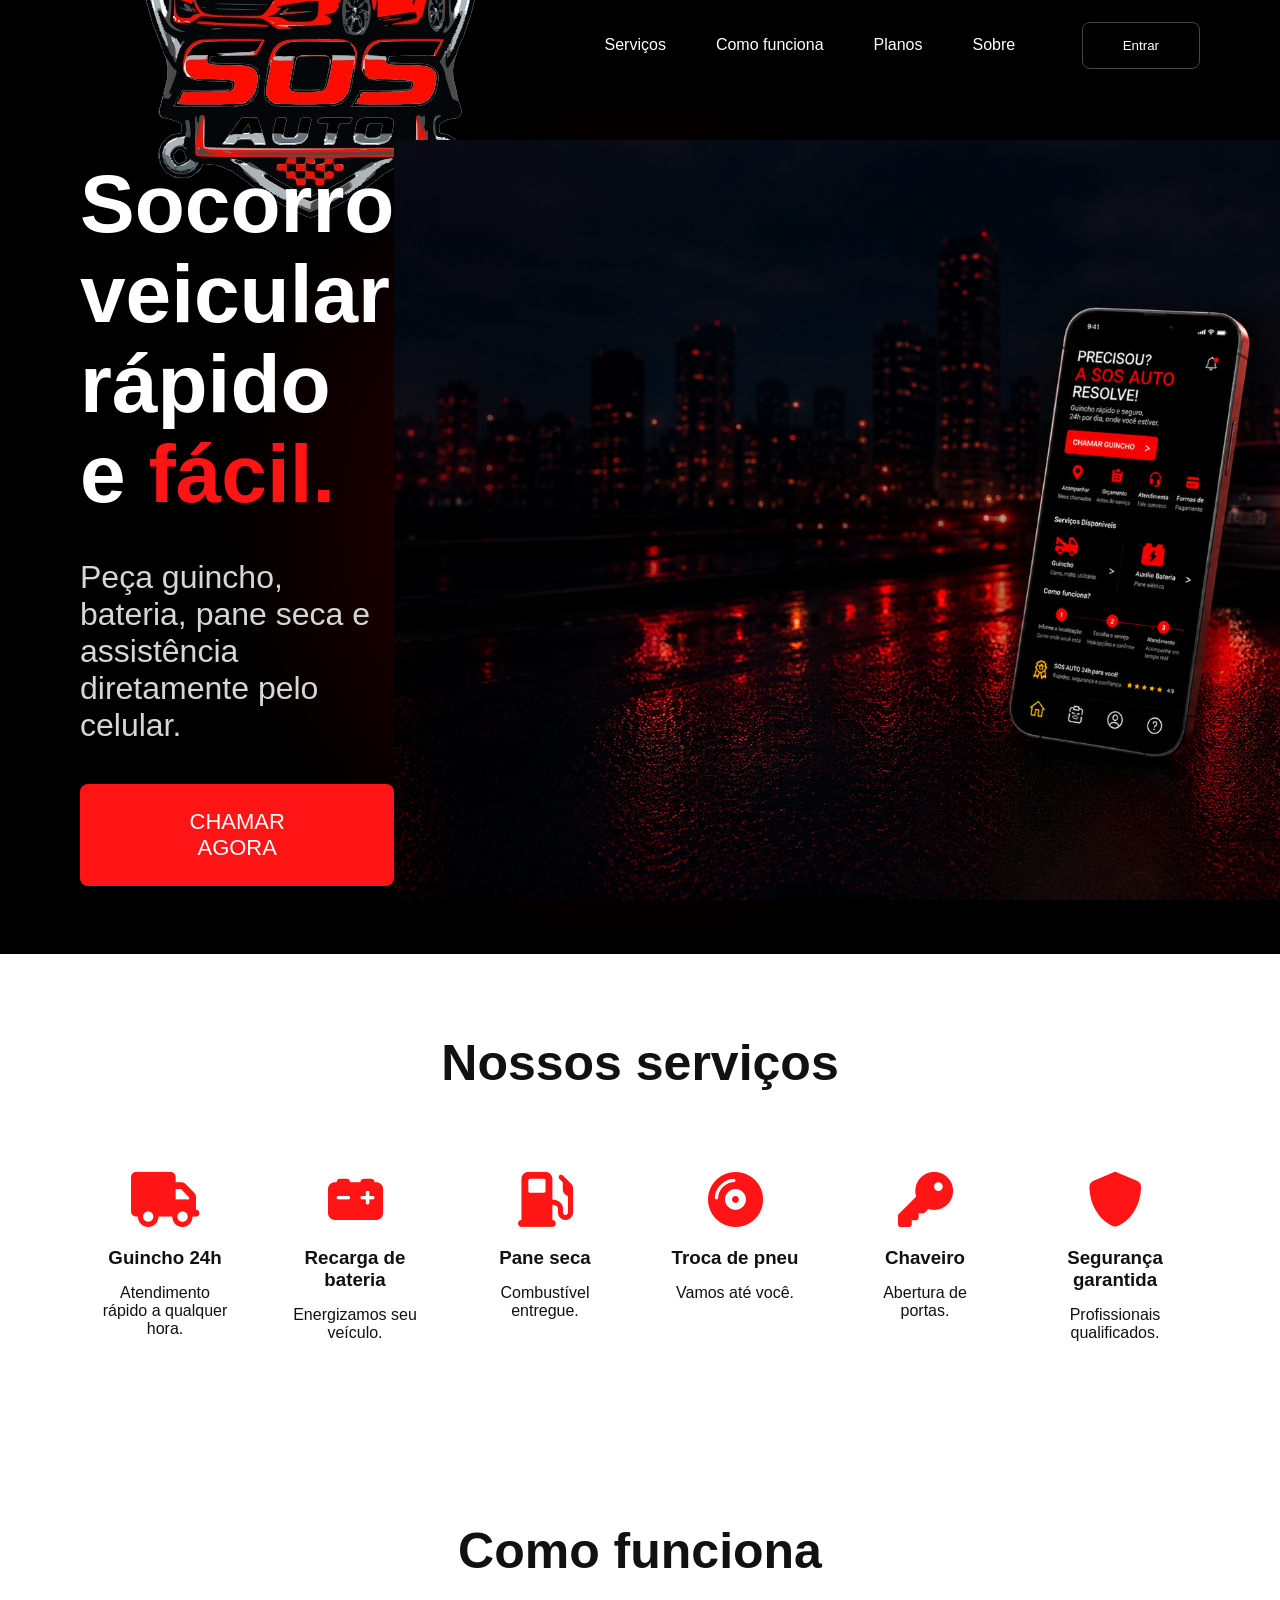
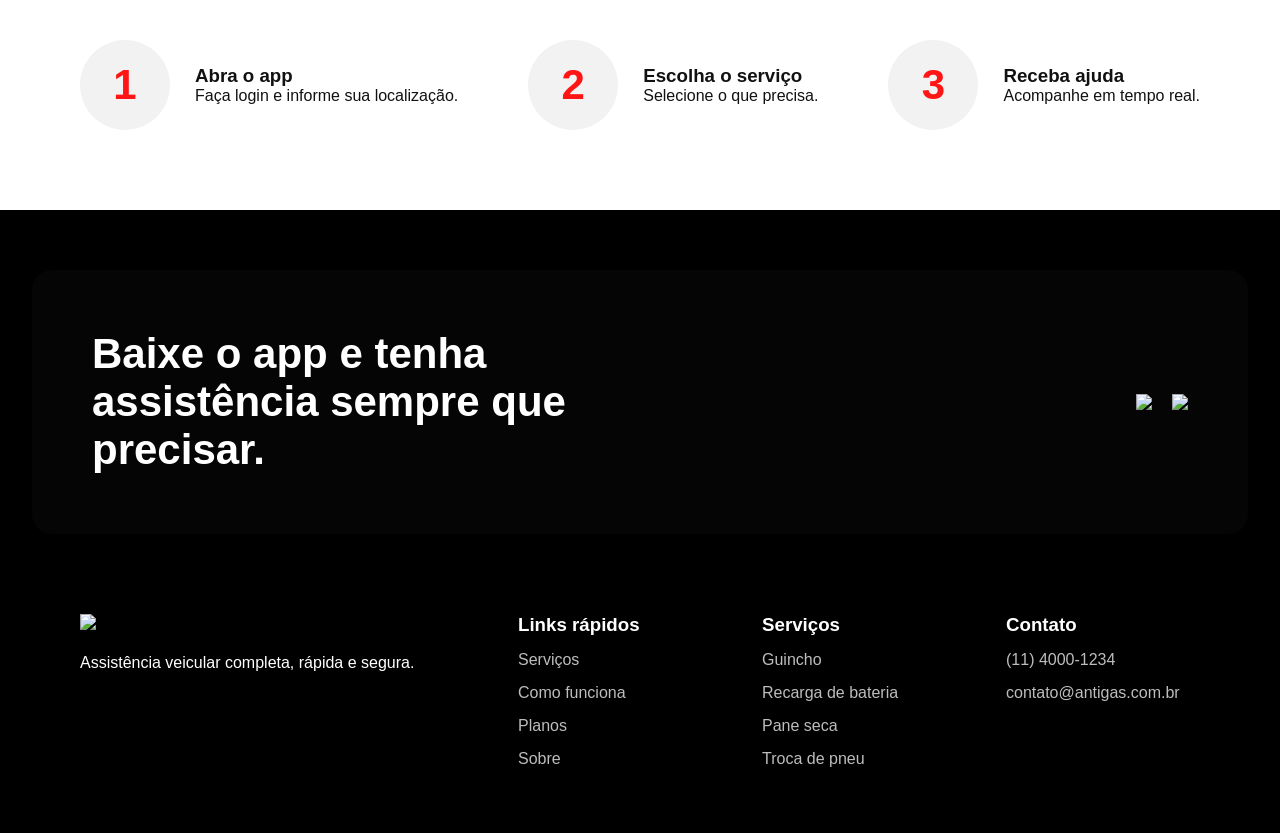
==== index.html @ d39e18e1 "alterações no dashboard e tela de login" ====
<!DOCTYPE html>
<html lang="pt-BR">
<head>
<meta charset="UTF-8">
<meta name="viewport" content="width=device-width, initial-scale=1.0">
<title>Antigas Assistência</title>
<link rel="stylesheet" href="style.css">

<link rel="stylesheet"
href="https://cdnjs.cloudflare.com/ajax/libs/font-awesome/6.5.1/css/all.min.css">
</head>
<body>

<header>
    <div class="logo">
        <img src="ProjetoAlan/src/img/1000274377_2__Traced_-removebg-preview.png" alt="Logo">
    </div>

    <nav>
        <a href="#">Serviços</a>
        <a href="#">Como funciona</a>
        <a href="#">Planos</a>
        <a href="#">Sobre</a>
    </nav>

    <button class="entrar">Entrar</button>
</header>

<section class="hero">

    <div class="hero-text">
        <h1>
            Socorro veicular<br>
            rápido e <span>fácil.</span>
        </h1>

        <p>
            Peça guincho, bateria, pane seca e assistência
            diretamente pelo celular.
        </p>

        <button>CHAMAR AGORA</button>
    </div>

    <div class="hero-img">
        <img src="ProjetoAlan/src/img/celular2.png">
    </div>

</section>

<section class="servicos">

    <h2>Nossos serviços</h2>

    <div class="cards">

        <div class="card">
            <i class="fa-solid fa-truck"></i>
            <h3>Guincho 24h</h3>
            <p>Atendimento rápido a qualquer hora.</p>
        </div>

        <div class="card">
            <i class="fa-solid fa-car-battery"></i>
            <h3>Recarga de bateria</h3>
            <p>Energizamos seu veículo.</p>
        </div>

        <div class="card">
            <i class="fa-solid fa-gas-pump"></i>
            <h3>Pane seca</h3>
            <p>Combustível entregue.</p>
        </div>

        <div class="card">
            <i class="fa-solid fa-compact-disc"></i>
            <h3>Troca de pneu</h3>
            <p>Vamos até você.</p>
        </div>

        <div class="card">
            <i class="fa-solid fa-key"></i>
            <h3>Chaveiro</h3>
            <p>Abertura de portas.</p>
        </div>

        <div class="card">
            <i class="fa-solid fa-shield"></i>
            <h3>Segurança garantida</h3>
            <p>Profissionais qualificados.</p>
        </div>

    </div>

</section>

<section class="funciona">

    <h2>Como funciona</h2>

    <div class="passos">

        <div class="passo">
            <span>1</span>
            <div>
                <h3>Abra o app</h3>
                <p>Faça login e informe sua localização.</p>
            </div>
        </div>

        <div class="passo">
            <span>2</span>
            <div>
                <h3>Escolha o serviço</h3>
                <p>Selecione o que precisa.</p>
            </div>
        </div>

        <div class="passo">
            <span>3</span>
            <div>
                <h3>Receba ajuda</h3>
                <p>Acompanhe em tempo real.</p>
            </div>
        </div>

    </div>

</section>

<section class="download">

    <h2>
        Baixe o app e tenha assistência sempre que precisar.
    </h2>

    <div class="stores">
        <img src="img/appstore.png">
        <img src="img/googleplay.png">
    </div>

</section>

<footer>

    <div class="footer-grid">

        <div>
            <img src="img/logo.png" class="footer-logo">
            <p>
                Assistência veicular completa, rápida e segura.
            </p>
        </div>

        <div>
            <h3>Links rápidos</h3>
            <ul>
                <li>Serviços</li>
                <li>Como funciona</li>
                <li>Planos</li>
                <li>Sobre</li>
            </ul>
        </div>

        <div>
            <h3>Serviços</h3>
            <ul>
                <li>Guincho</li>
                <li>Recarga de bateria</li>
                <li>Pane seca</li>
                <li>Troca de pneu</li>
            </ul>
        </div>

        <div>
            <h3>Contato</h3>
            <ul>
                <li>(11) 4000-1234</li>
                <li>contato@antigas.com.br</li>
            </ul>
        </div>

    </div>

</footer>

</body>
</html>
---- style.css ----
*{
margin:0;
padding:0;
box-sizing:border-box;
font-family:Arial, sans-serif;
}

body{
background:#000;
color:#fff;
}

header{
height:90px;
display:flex;
justify-content:space-between;
align-items:center;
padding:0 80px;
}

nav{
display:flex;
gap:50px;
}

nav a{
color:#fff;
text-decoration:none;
}

.entrar{
background:transparent;
border:1px solid #444;
color:#fff;
padding:15px 40px;
border-radius:8px;
}

.hero{
display:flex;
justify-content:space-between;
align-items:center;
padding:50px 80px;
min-height:700px;
background:
radial-gradient(circle,#3d0000 0%,#000 55%);
}

.hero-text{
max-width:600px;
}

.hero h1{
font-size:82px;
line-height:90px;
font-weight:700;
}

.hero span{
color:#ff1515;
}

.hero p{
margin:40px 0;
font-size:32px;
color:#d6d6d6;
}

.hero button{
background:#ff1515;
border:none;
padding:25px 70px;
color:#fff;
font-size:22px;
border-radius:8px;
cursor:pointer;
}

.hero-img img{
height:760px;
}

.servicos{
background:#fff;
color:#111;
padding:80px;
}

.servicos h2,
.funciona h2{
text-align:center;
font-size:50px;
margin-bottom:60px;
}

.cards{
display:grid;
grid-template-columns:repeat(6,1fr);
gap:20px;
}

.card{
text-align:center;
padding:20px;
}

.card i{
font-size:55px;
color:#ff1515;
margin-bottom:20px;
}

.card h3{
margin-bottom:15px;
}

.funciona{
background:#fff;
color:#111;
padding:80px;
}

.passos{
display:flex;
justify-content:space-between;
}

.passo{
display:flex;
align-items:center;
gap:25px;
}

.passo span{
width:90px;
height:90px;
border-radius:50%;
background:#f2f2f2;
display:flex;
justify-content:center;
align-items:center;
font-size:42px;
font-weight:bold;
color:#ff1515;
}

.download{
width:95%;
margin:auto;
background:#050505;
border-radius:20px;
padding:60px;
display:flex;
justify-content:space-between;
align-items:center;
transform:translateY(60px);
}

.download h2{
font-size:42px;
max-width:500px;
}

.stores{
display:flex;
gap:20px;
}

footer{
padding:140px 80px 50px;
background:#000;
}

.footer-grid{
display:grid;
grid-template-columns:2fr 1fr 1fr 1fr;
gap:50px;
}

.footer-logo{
width:220px;
margin-bottom:20px;
}

ul{
list-style:none;
}

li{
margin:15px 0;
color:#bdbdbd;
}

@media(max-width:1200px){

.hero{
flex-direction:column;
text-align:center;
}

.cards{
grid-template-columns:repeat(2,1fr);
}

.passos{
flex-direction:column;
gap:40px;
}

.download{
flex-direction:column;
gap:40px;
}

.footer-grid{
grid-template-columns:1fr;
}

.hero-img img{
height:500px;
}

.hero h1{
font-size:60px;
line-height:70px;
}
}
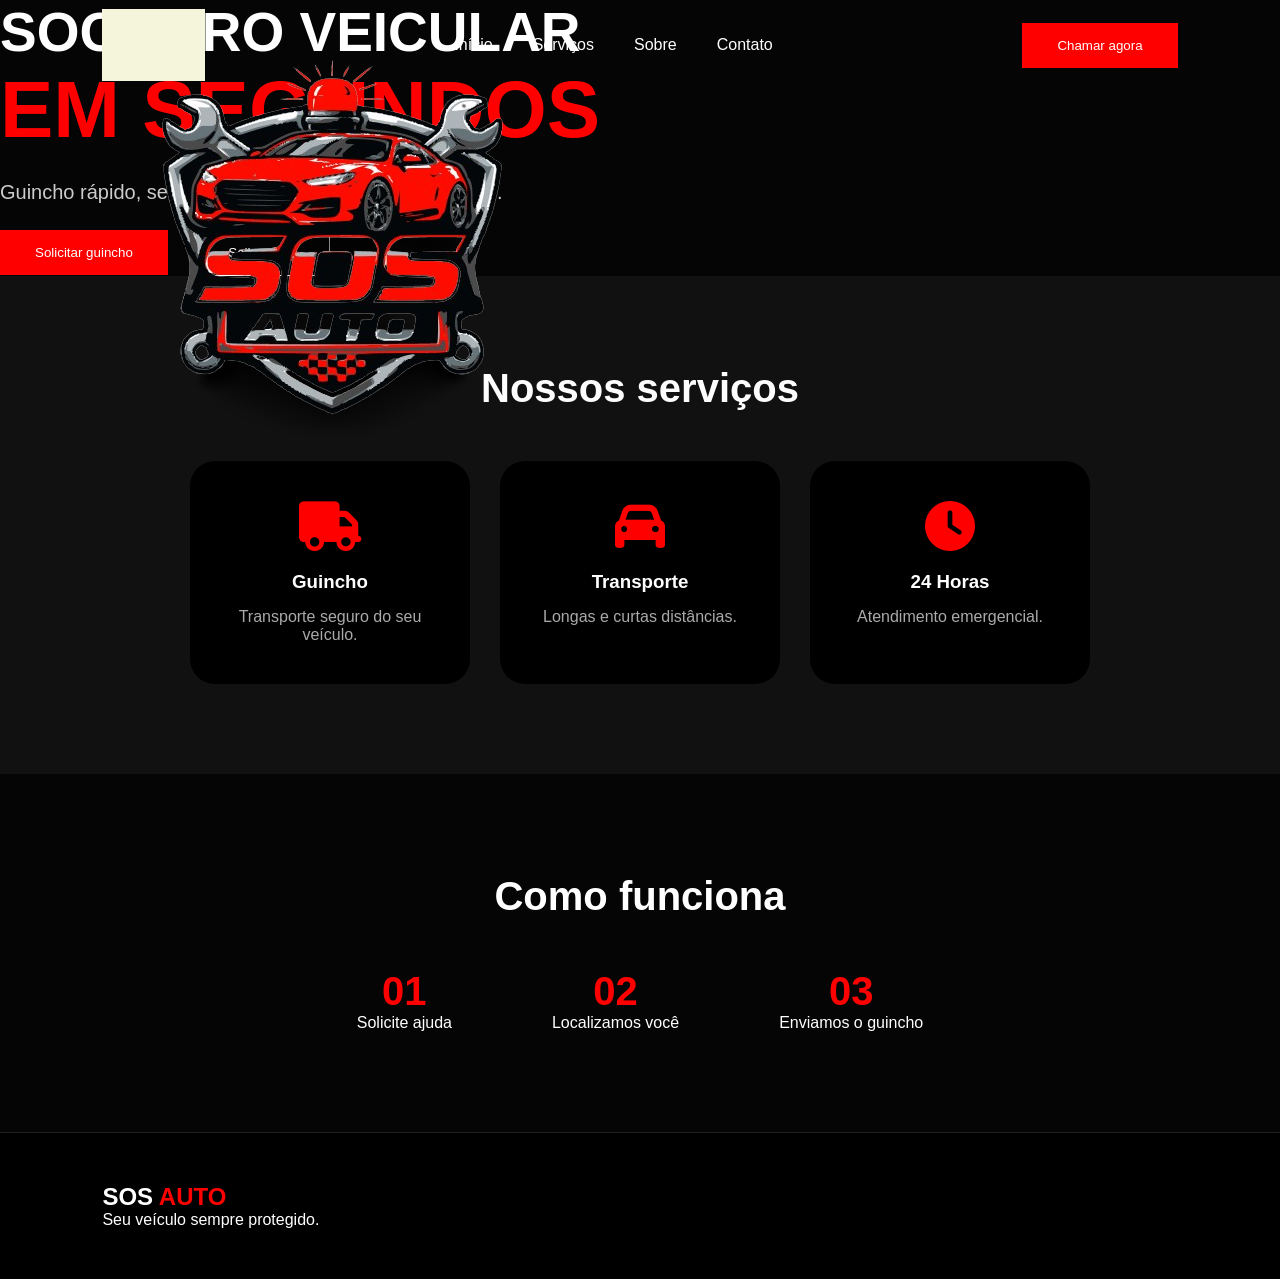
==== commit 89f4b5d7: "Tela principal da landing page, faltando apenas js" ====
--- a/index.html
+++ b/index.html
@@ -1,188 +1,224 @@
 <!DOCTYPE html>
-<html lang="pt-BR">
+<html lang="pt-br">
+
 <head>
-<meta charset="UTF-8">
-<meta name="viewport" content="width=device-width, initial-scale=1.0">
-<title>Antigas Assistência</title>
-<link rel="stylesheet" href="style.css">
-
-<link rel="stylesheet"
-href="https://cdnjs.cloudflare.com/ajax/libs/font-awesome/6.5.1/css/all.min.css">
+
+    <meta charset="UTF-8">
+    <meta name="viewport" content="width=device-width, initial-scale=1.0">
+
+    <title>SOS AUTO</title>
+
+    <link rel="stylesheet" href="style.css">
+
+    <link rel="stylesheet" href="https://cdnjs.cloudflare.com/ajax/libs/font-awesome/6.5.1/css/all.min.css">
+
 </head>
 <body>
-
-<header>
-    <div class="logo">
-        <img src="ProjetoAlan/src/img/1000274377_2__Traced_-removebg-preview.png" alt="Logo">
-    </div>
-
-    <nav>
-        <a href="#">Serviços</a>
-        <a href="#">Como funciona</a>
-        <a href="#">Planos</a>
-        <a href="#">Sobre</a>
-    </nav>
-
-    <button class="entrar">Entrar</button>
-</header>
-
-<section class="hero">
-
-    <div class="hero-text">
-        <h1>
-            Socorro veicular<br>
-            rápido e <span>fácil.</span>
-        </h1>
+    <header>
+        <div class="logo">
+            <img src="ProjetoAlan/src/img/1000274377_2__Traced_-removebg-preview.png" alt="">
+        </div>
+
+        <nav>
+            <a href="#">Início</a>
+            <a href="#">Serviços</a>
+            <a href="#">Sobre</a>
+            <a href="#">Contato</a>
+
+        </nav>
+
+        <button>
+            Chamar agora
+        </button>
+    </header>
+
+    <section class="hero">
+
+
+        <div class="texto">
+
+
+            <h1>
+
+                SOCORRO VEICULAR
+                <br>
+
+                <span>EM SEGUNDOS</span>
+
+            </h1>
+
+
+
+            <p>
+
+                Guincho rápido, seguro e disponível
+                24 horas para você.
+
+            </p>
+
+
+
+            <div>
+
+                <button class="principal">
+
+                    Solicitar guincho
+
+                </button>
+
+
+                <button class="secundario">
+
+                    Saiba mais
+
+                </button>
+
+            </div>
+
+
+        </div>
+
+
+
+    </section>
+
+
+
+
+
+
+
+    <section class="servicos">
+
+
+        <h2>
+
+            Nossos serviços
+
+        </h2>
+
+
+        <div class="cards">
+
+
+
+            <div class="card">
+
+                <i class="fa-solid fa-truck"></i>
+
+                <h3>
+                    Guincho
+                </h3>
+
+                <p>
+                    Transporte seguro do seu veículo.
+                </p>
+
+            </div>
+
+
+
+            <div class="card">
+
+                <i class="fa-solid fa-car"></i>
+
+                <h3>
+                    Transporte
+                </h3>
+
+                <p>
+                    Longas e curtas distâncias.
+                </p>
+
+            </div>
+
+
+
+
+            <div class="card">
+
+                <i class="fa-solid fa-clock"></i>
+
+                <h3>
+                    24 Horas
+                </h3>
+
+                <p>
+                    Atendimento emergencial.
+                </p>
+
+            </div>
+
+
+
+        </div>
+
+    </section>
+
+
+
+
+
+
+    <section class="processo">
+
+
+        <h2>
+            Como funciona
+        </h2>
+
+
+
+        <div class="passos">
+
+
+            <div>
+                <b>01</b>
+                <p>Solicite ajuda</p>
+            </div>
+
+
+            <div>
+                <b>02</b>
+                <p>Localizamos você</p>
+            </div>
+
+
+            <div>
+                <b>03</b>
+                <p>Enviamos o guincho</p>
+            </div>
+
+
+
+        </div>
+
+
+
+    </section>
+
+
+
+
+
+
+    <footer>
+
+        <h2>
+            SOS <span>AUTO</span>
+        </h2>
+
 
         <p>
-            Peça guincho, bateria, pane seca e assistência
-            diretamente pelo celular.
+            Seu veículo sempre protegido.
         </p>
 
-        <button>CHAMAR AGORA</button>
-    </div>
-
-    <div class="hero-img">
-        <img src="ProjetoAlan/src/img/celular2.png">
-    </div>
-
-</section>
-
-<section class="servicos">
-
-    <h2>Nossos serviços</h2>
-
-    <div class="cards">
-
-        <div class="card">
-            <i class="fa-solid fa-truck"></i>
-            <h3>Guincho 24h</h3>
-            <p>Atendimento rápido a qualquer hora.</p>
-        </div>
-
-        <div class="card">
-            <i class="fa-solid fa-car-battery"></i>
-            <h3>Recarga de bateria</h3>
-            <p>Energizamos seu veículo.</p>
-        </div>
-
-        <div class="card">
-            <i class="fa-solid fa-gas-pump"></i>
-            <h3>Pane seca</h3>
-            <p>Combustível entregue.</p>
-        </div>
-
-        <div class="card">
-            <i class="fa-solid fa-compact-disc"></i>
-            <h3>Troca de pneu</h3>
-            <p>Vamos até você.</p>
-        </div>
-
-        <div class="card">
-            <i class="fa-solid fa-key"></i>
-            <h3>Chaveiro</h3>
-            <p>Abertura de portas.</p>
-        </div>
-
-        <div class="card">
-            <i class="fa-solid fa-shield"></i>
-            <h3>Segurança garantida</h3>
-            <p>Profissionais qualificados.</p>
-        </div>
-
-    </div>
-
-</section>
-
-<section class="funciona">
-
-    <h2>Como funciona</h2>
-
-    <div class="passos">
-
-        <div class="passo">
-            <span>1</span>
-            <div>
-                <h3>Abra o app</h3>
-                <p>Faça login e informe sua localização.</p>
-            </div>
-        </div>
-
-        <div class="passo">
-            <span>2</span>
-            <div>
-                <h3>Escolha o serviço</h3>
-                <p>Selecione o que precisa.</p>
-            </div>
-        </div>
-
-        <div class="passo">
-            <span>3</span>
-            <div>
-                <h3>Receba ajuda</h3>
-                <p>Acompanhe em tempo real.</p>
-            </div>
-        </div>
-
-    </div>
-
-</section>
-
-<section class="download">
-
-    <h2>
-        Baixe o app e tenha assistência sempre que precisar.
-    </h2>
-
-    <div class="stores">
-        <img src="img/appstore.png">
-        <img src="img/googleplay.png">
-    </div>
-
-</section>
-
-<footer>
-
-    <div class="footer-grid">
-
-        <div>
-            <img src="img/logo.png" class="footer-logo">
-            <p>
-                Assistência veicular completa, rápida e segura.
-            </p>
-        </div>
-
-        <div>
-            <h3>Links rápidos</h3>
-            <ul>
-                <li>Serviços</li>
-                <li>Como funciona</li>
-                <li>Planos</li>
-                <li>Sobre</li>
-            </ul>
-        </div>
-
-        <div>
-            <h3>Serviços</h3>
-            <ul>
-                <li>Guincho</li>
-                <li>Recarga de bateria</li>
-                <li>Pane seca</li>
-                <li>Troca de pneu</li>
-            </ul>
-        </div>
-
-        <div>
-            <h3>Contato</h3>
-            <ul>
-                <li>(11) 4000-1234</li>
-                <li>contato@antigas.com.br</li>
-            </ul>
-        </div>
-
-    </div>
-
-</footer>
+
+    </footer>
+
+
+
 
 </body>
+
 </html>
--- a/style.css
+++ b/style.css
@@ -1,227 +1,810 @@
-*{
-margin:0;
-padding:0;
-box-sizing:border-box;
-font-family:Arial, sans-serif;
-}
-
-body{
-background:#000;
-color:#fff;
-}
-
-header{
-height:90px;
-display:flex;
-justify-content:space-between;
-align-items:center;
-padding:0 80px;
-}
-
-nav{
-display:flex;
-gap:50px;
-}
-
-nav a{
-color:#fff;
-text-decoration:none;
-}
-
-.entrar{
-background:transparent;
-border:1px solid #444;
-color:#fff;
-padding:15px 40px;
-border-radius:8px;
-}
-
-.hero{
-display:flex;
-justify-content:space-between;
-align-items:center;
-padding:50px 80px;
-min-height:700px;
-background:
-radial-gradient(circle,#3d0000 0%,#000 55%);
-}
-
-.hero-text{
-max-width:600px;
-}
-
-.hero h1{
-font-size:82px;
-line-height:90px;
-font-weight:700;
-}
-
-.hero span{
-color:#ff1515;
-}
-
-.hero p{
-margin:40px 0;
-font-size:32px;
-color:#d6d6d6;
-}
-
-.hero button{
-background:#ff1515;
-border:none;
-padding:25px 70px;
-color:#fff;
-font-size:22px;
-border-radius:8px;
-cursor:pointer;
-}
-
-.hero-img img{
-height:760px;
-}
-
-.servicos{
-background:#fff;
-color:#111;
-padding:80px;
-}
+* {
+
+    margin: 0;
+    padding: 0;
+    box-sizing: border-box;
+    font-family: Arial;
+
+}
+
+
+body {
+
+    background: #050505;
+    color: white;
+
+}
+
+
+
+header {
+
+
+    height: 90px;
+
+    padding: 0 8vw;
+
+    display: flex;
+    align-items: center;
+    justify-content: space-between;
+
+
+    position: absolute;
+    width: 100%;
+
+    z-index: 10;
+
+
+}
+
+
+
+.logo {
+    width: 8vw;
+    height: 8vh;
+    background-color: beige;
+    
+
+}
+
+nav {
+
+    display: flex;
+    gap: 40px;
+
+}
+
+
+nav a {
+
+    color: white;
+    text-decoration: none;
+
+}
+
+
+
+header button,
+.principal {
+
+
+    background: red;
+
+    border: none;
+
+    color: white;
+
+    padding: 15px 35px;
+
+
+
+    cursor: pointer;
+
+}
+
+
+
+
+.inicio {
+
+
+    height: 100vh;
+
+
+    display: flex;
+
+    align-items: center;
+
+
+    padding-left: 8vw;
+
+
+
+    background:
+
+
+        linear-gradient(90deg,
+            #000,
+            rgba(0, 0, 0, .5),
+            transparent),
+
+
+        url("../img/celular2.png") No-repeat;
+
+
+
+    background-size: cover;
+
+    background-position: center;
+
+
+
+}
+
+
+
+.texto {
+
+    width: 500px;
+
+}
+
+
+
+.texto h1 {
+
+
+    font-size: 55px;
+    width: 50vw;
+
+
+
+}
+
+
+
+.texto span {
+
+    color: red;
+    font-size: 80px;
+
+}
+
+
+
+.texto p {
+
+    margin: 25px 0;
+
+    color: #ccc;
+
+    font-size: 20px;
+
+    width: 90vh;
+
+}
+
+
+
+.secundario {
+
+
+    margin-left: 20px;
+
+    padding: 15px 35px;
+
+
+
+    background: transparent;
+
+    border: 1px solid white;
+
+    color: white;
+
+
+}
+
+
+
+
+
+.servicos {
+
+
+    background: rgb(18, 17, 17);
+
+    color: #fdfdfd;
+
+    padding: 90px 8vw;
+
+
+}
+
+
 
 .servicos h2,
-.funciona h2{
-text-align:center;
-font-size:50px;
-margin-bottom:60px;
-}
-
-.cards{
-display:grid;
-grid-template-columns:repeat(6,1fr);
-gap:20px;
-}
-
-.card{
-text-align:center;
-padding:20px;
-}
-
-.card i{
-font-size:55px;
-color:#ff1515;
-margin-bottom:20px;
-}
-
-.card h3{
-margin-bottom:15px;
-}
-
-.funciona{
-background:#fff;
-color:#111;
-padding:80px;
-}
-
-.passos{
-display:flex;
-justify-content:space-between;
-}
-
-.passo{
-display:flex;
-align-items:center;
-gap:25px;
-}
-
-.passo span{
-width:90px;
-height:90px;
-border-radius:50%;
-background:#f2f2f2;
-display:flex;
-justify-content:center;
-align-items:center;
-font-size:42px;
-font-weight:bold;
-color:#ff1515;
-}
-
-.download{
-width:95%;
-margin:auto;
-background:#050505;
-border-radius:20px;
-padding:60px;
-display:flex;
-justify-content:space-between;
-align-items:center;
-transform:translateY(60px);
-}
-
-.download h2{
-font-size:42px;
-max-width:500px;
-}
-
-.stores{
-display:flex;
-gap:20px;
-}
-
-footer{
-padding:140px 80px 50px;
-background:#000;
-}
-
-.footer-grid{
-display:grid;
-grid-template-columns:2fr 1fr 1fr 1fr;
-gap:50px;
-}
-
-.footer-logo{
-width:220px;
-margin-bottom:20px;
-}
-
-ul{
-list-style:none;
-}
-
-li{
-margin:15px 0;
-color:#bdbdbd;
-}
-
-@media(max-width:1200px){
-
-.hero{
-flex-direction:column;
-text-align:center;
-}
-
-.cards{
-grid-template-columns:repeat(2,1fr);
-}
-
-.passos{
-flex-direction:column;
-gap:40px;
-}
-
-.download{
-flex-direction:column;
-gap:40px;
-}
-
-.footer-grid{
-grid-template-columns:1fr;
-}
-
-.hero-img img{
-height:500px;
-}
-
-.hero h1{
-font-size:60px;
-line-height:70px;
-}
+.processo h2 {
+
+    text-align: center;
+
+    font-size: 40px;
+
+    margin-bottom: 50px;
+
+}
+
+
+
+.cards {
+
+    display: flex;
+
+    justify-content: center;
+
+    gap: 30px;
+
+
+}
+
+
+
+.card {
+
+
+    background: #000000;
+
+    color: white;
+
+    width: 280px;
+
+    padding: 40px;
+
+    border-radius: 25px;
+
+    text-align: center;
+
+
+}
+
+
+
+.card i {
+
+
+    font-size: 50px;
+
+    color: red;
+
+    margin-bottom: 20px;
+
+}
+
+
+
+.card p {
+
+    color: #aaa;
+
+    margin-top: 15px;
+
+}
+
+
+
+
+
+.processo {
+
+
+    padding: 100px 8vw;
+
+}
+
+
+
+.passos {
+
+
+    display: flex;
+
+    justify-content: center;
+
+    gap: 100px;
+
+}
+
+
+
+.passos div {
+
+    text-align: center;
+
+}
+
+
+
+.passos b {
+
+
+    font-size: 40px;
+
+    color: red;
+
+
+}
+
+
+
+footer {
+
+
+    background: #000;
+
+    padding: 50px 8vw;
+
+    border-top: 1px solid #222;
+
+
+}
+
+
+
+footer span {
+
+    color: red;
+
+}
+
+
+
+
+
+@media(max-width:800px) {
+
+
+
+    header {
+
+        flex-direction: column;
+
+        height: auto;
+
+        padding: 25px;
+
+        gap: 20px;
+
+    }
+
+
+
+    nav {
+
+        gap: 15px;
+
+    }
+
+
+    .hero {
+
+        text-align: center;
+
+        justify-content: center;
+
+        padding: 20px;
+
+    }
+
+
+
+    .texto {
+
+        width: 100%;
+
+    }
+
+
+
+    .texto h1 {
+
+        font-size: 45px;
+
+    }
+
+
+
+    .cards,
+    .passos {
+
+        flex-direction: column;
+
+        align-items: center;
+
+    }
+
+
+
+    .secundario {
+
+        margin: 15px 0;
+
+    }
+
+
+
+}
+
+
+@media (max-width:768px) {
+
+
+    body {
+        overflow-x: hidden;
+    }
+
+
+
+
+
+    .header {
+
+        position: absolute;
+
+        height: auto;
+
+        padding: 20px 6vw;
+
+        flex-direction: row;
+
+        background: transparent;
+
+    }
+
+
+
+    .logo {
+
+        font-size: 18px;
+
+    }
+
+
+    .logo span {
+
+        display: none;
+
+    }
+
+
+
+    nav {
+
+        display: none;
+
+    }
+
+
+
+    .header button {
+
+        padding: 10px 22px;
+
+        border-radius: 25px;
+
+        font-size: 13px;
+
+
+
+
+
+    }
+
+
+
+
+
+
+    .hero {
+
+
+        min-height: 100vh;
+
+        padding: 100px 6vw 40px;
+
+        display: flex;
+
+        justify-content: flex-start;
+
+        text-align: center;
+
+
+
+        background: none;
+
+
+    }
+
+
+
+    .conteudo {
+
+        width: 100%;
+
+        z-index: 2;
+
+    }
+
+
+
+    .tag {
+
+        font-size: 12px;
+
+    }
+
+
+
+    .hero h1 {
+
+
+        font-size: 11vw;
+
+        line-height: 1.05;
+
+
+    }
+
+
+
+    .hero p {
+
+        font-size: 16px;
+
+        width: 90%;
+
+    }
+
+
+
+    .botoes {
+
+        flex-direction: row;
+
+        gap: 12px;
+
+        margin-top: 30px;
+
+
+    }
+
+
+
+    .chamar,
+    .demo {
+
+        width: 45%;
+
+        height: 50px;
+
+        font-size: 12px;
+
+        padding: 0;
+
+    }
+
+
+
+
+
+
+
+    .servicos {
+
+        padding: 60px 6vw;
+
+    }
+
+
+
+    .servicos h2 {
+
+        font-size: 30px;
+
+    }
+
+
+
+    .cards {
+
+
+        display: grid;
+
+        grid-template-columns: 1fr 1fr;
+
+        gap: 15px;
+
+
+    }
+
+
+
+    .cards div {
+
+
+        width: auto;
+
+        height: 140px;
+
+        padding: 20px 10px;
+
+
+        border-radius: 20px;
+
+
+        box-shadow:
+
+            0 10px 25px #0002;
+
+
+    }
+
+
+
+    .cards h3 {
+
+        font-size: 28px;
+
+    }
+
+
+
+    .cards b {
+
+        font-size: 14px;
+
+    }
+
+
+
+    .cards p {
+
+        font-size: 12px;
+
+    }
+
+
+
+
+
+
+
+
+    .funciona {
+
+        padding: 70px 6vw;
+
+    }
+
+
+
+    .funciona h2 {
+
+        font-size: 30px;
+
+    }
+
+
+
+    .passos {
+
+
+        display: flex;
+
+        flex-direction: column;
+
+        gap: 35px;
+
+
+    }
+
+
+
+    .passos div {
+
+
+        background: #111;
+
+        padding: 25px;
+
+        border-radius: 20px;
+
+
+    }
+
+
+
+    .passos span {
+
+
+        margin: auto;
+
+
+        width: 60px;
+
+        height: 60px;
+
+
+        display: flex;
+
+        align-items: center;
+
+        justify-content: center;
+
+
+    }
+
+
+
+
+
+
+
+    footer {
+
+
+        display: block;
+
+        text-align: center;
+
+
+    }
+
+
+
+}
+
+
+
+
+
+
+@media(max-width:420px) {
+
+
+    .header button {
+
+        display: none;
+
+    }
+
+
+
+    .hero {
+
+        padding-top: 90px;
+
+    }
+
+
+
+    .hero h1 {
+
+        font-size: 42px;
+
+    }
+
+
+
+    .botoes {
+
+        flex-direction: column;
+
+    }
+
+
+
+    .chamar,
+    .demo {
+
+        width: 100%;
+
+    }
+
+
+
+    .cards {
+
+        grid-template-columns: 1fr;
+
+    }
+
+
+
+    .cards div {
+
+        height: auto;
+
+    }
+
+
+
 }
